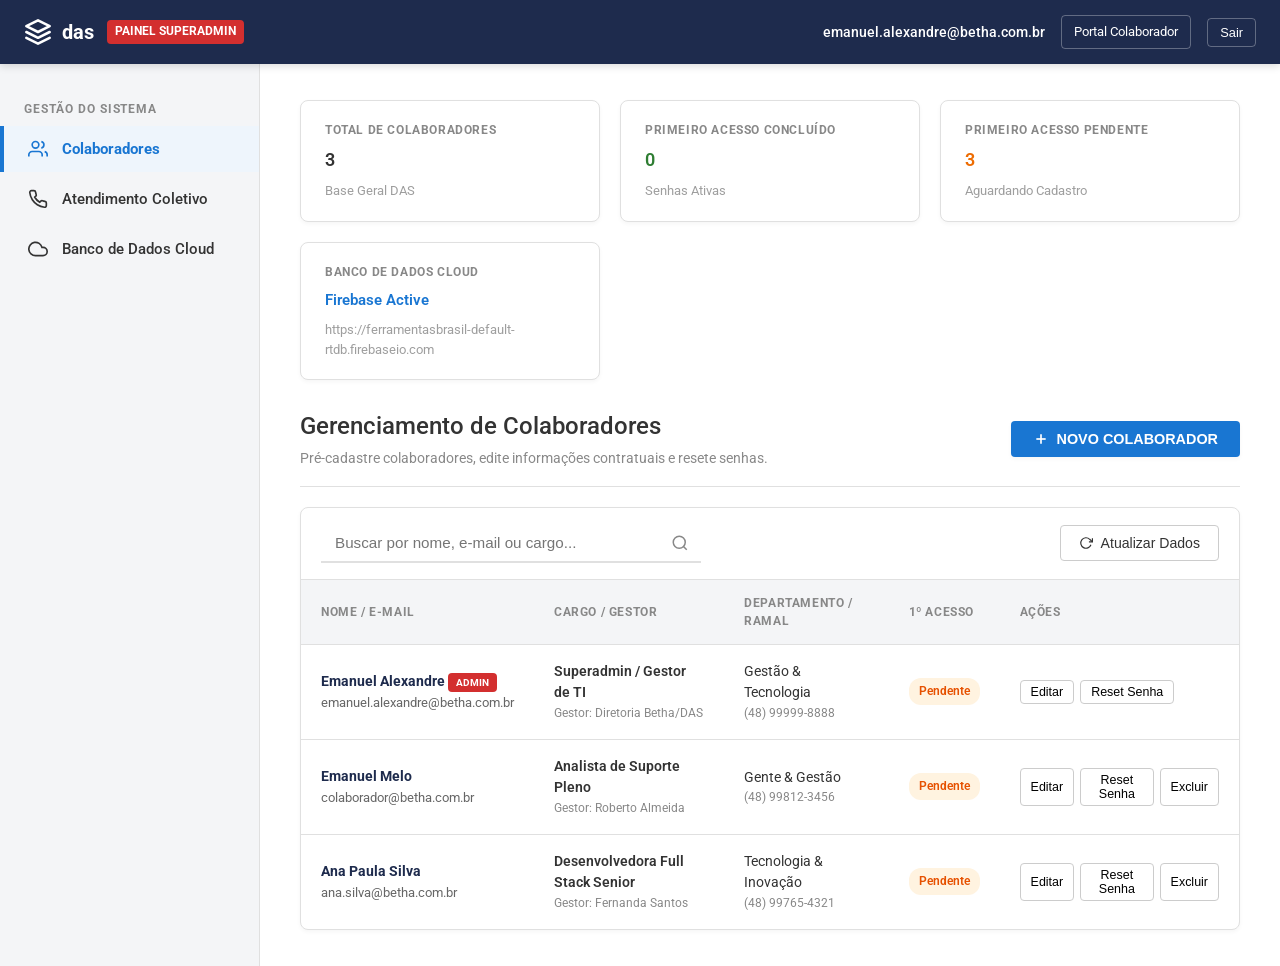
==== admin.html @ 5ca01a06 "feat: cria Portal Administrador Superadmin (admin.html) com CRUD e sincronizacao Firebase Cloud DB" ====
<!DOCTYPE html>
<html lang="pt-BR">
<head>
  <meta charset="UTF-8" />
  <meta name="viewport" content="width=device-width, initial-scale=1.0" />
  <meta http-equiv="Cache-Control" content="no-cache, no-store, must-revalidate" />
  <title>DAS · Painel Administrador (Superadmin)</title>

  <!-- Google Fonts: Roboto / Inter -->
  <link rel="preconnect" href="https://fonts.googleapis.com" />
  <link rel="preconnect" href="https://fonts.gstatic.com" crossorigin />
  <link href="https://fonts.googleapis.com/css2?family=Roboto:wght@300;400;500;700;900&display=swap" rel="stylesheet" />

  <!-- Estilos Corporativos DAS -->
  <link rel="stylesheet" href="styles.css" />
  <style>
    /* Estilos Adicionais do Painel Admin */
    .admin-badge {
      background: #d32f2f;
      color: #ffffff;
      padding: 3px 8px;
      border-radius: 4px;
      font-size: 0.72rem;
      font-weight: 700;
      text-transform: uppercase;
    }
    .status-pill {
      display: inline-flex;
      align-items: center;
      gap: 6px;
      padding: 4px 10px;
      border-radius: 12px;
      font-size: 0.78rem;
      font-weight: 600;
    }
    .status-pill.concluido { background: #e8f5e9; color: #2e7d32; }
    .status-pill.pendente { background: #fff3e0; color: #e65100; }

    .modal-overlay {
      position: fixed;
      top: 0; left: 0; right: 0; bottom: 0;
      background: rgba(0,0,0,0.5);
      display: flex;
      align-items: center;
      justify-content: center;
      z-index: 2000;
      opacity: 0;
      pointer-events: none;
      transition: opacity 0.2s ease;
    }
    .modal-overlay.active {
      opacity: 1;
      pointer-events: auto;
    }
    .modal-card {
      background: #ffffff;
      width: 100%;
      max-width: 540px;
      border-radius: 8px;
      padding: 28px;
      box-shadow: 0 10px 30px rgba(0,0,0,0.2);
      display: flex;
      flex-direction: column;
      gap: 18px;
    }
    .action-btn-sm {
      background: transparent;
      border: 1px solid #ccc;
      padding: 4px 10px;
      border-radius: 4px;
      font-size: 0.78rem;
      cursor: pointer;
      transition: all 0.15s ease;
    }
    .action-btn-sm:hover {
      background: #eef5fc;
      border-color: #1976d2;
      color: #1976d2;
    }
    .action-btn-sm.danger:hover {
      background: #ffebee;
      border-color: #d32f2f;
      color: #d32f2f;
    }
  </style>
</head>
<body>

  <!-- ==========================================================================
       HEADER SUPERADMIN (NAVBAR - AZUL MARINHO #1e2b4d)
       ========================================================================== -->
  <header class="app-header">
    <div class="brand-container">
      <a href="index.html" class="betha-logo">
        <svg viewBox="0 0 24 24" fill="none" stroke="#ffffff" stroke-width="2.2" stroke-linecap="round" stroke-linejoin="round">
          <polygon points="12 2 2 7 12 12 22 7 12 2"></polygon>
          <polyline points="2 17 12 22 22 17"></polyline>
          <polyline points="2 12 12 17 22 12"></polyline>
        </svg>
        <span>das</span>
      </a>
      <span class="admin-badge">Painel Superadmin</span>
    </div>

    <div class="header-user-info">
      <span style="font-size: 0.85rem; color: #ffffff; font-weight: 500;">emanuel.alexandre@betha.com.br</span>
      <a href="index.html" class="btn-header-logout" style="text-decoration:none;">Portal Colaborador</a>
      <button id="btnAdminLogout" class="btn-header-logout">Sair</button>
    </div>
  </header>

  <div class="app-container">

    <!-- SIDEBAR ADMIN -->
    <aside class="sidebar">
      <div class="sidebar-section-title">Gestão do Sistema</div>
      <ul class="sidebar-menu">
        <li class="sidebar-item active" id="tabColaboradoresBtn">
          <a href="#" onclick="switchAdminTab('colaboradores'); return false;">
            <svg viewBox="0 0 24 24" fill="none" stroke="currentColor"><path d="M17 21v-2a4 4 0 0 0-4-4H5a4 4 0 0 0-4 4v2"/><circle cx="9" cy="7" r="4"/><path d="M23 21v-2a4 4 0 0 0-3-3.9M16 3.1a4 4 0 0 1 0 7.8"/></svg>
            <span>Colaboradores</span>
          </a>
        </li>
        <li class="sidebar-item" id="tabNumerosBtn">
          <a href="#" onclick="switchAdminTab('numeros'); return false;">
            <svg viewBox="0 0 24 24" fill="none" stroke="currentColor"><path d="M22 16.92v3a2 2 0 0 1-2.18 2 19.79 19.79 0 0 1-8.63-3.07 19.5 19.5 0 0 1-6-6 19.79 19.79 0 0 1-3.07-8.67A2 2 0 0 1 4.11 2h3a2 2 0 0 1 2 1.72 12.84 12.84 0 0 0 .7 2.81 2 2 0 0 1-.45 2.11L8.09 9.91a16 16 0 0 0 6 6l1.27-1.27a2 2 0 0 1 2.11-.45 12.84 12.84 0 0 0 2.81.7A2 2 0 0 1 22 16.92z"/></svg>
            <span>Atendimento Coletivo</span>
          </a>
        </li>
        <li class="sidebar-item" id="tabFirebaseBtn">
          <a href="#" onclick="switchAdminTab('firebase'); return false;">
            <svg viewBox="0 0 24 24" fill="none" stroke="currentColor"><path d="M18 10h-1.26A8 8 0 1 0 9 20h9a5 5 0 0 0 0-10z"/></svg>
            <span>Banco de Dados Cloud</span>
          </a>
        </li>
      </ul>
    </aside>

    <!-- CONTEÚDO PRINCIPAL ADMIN -->
    <main class="main-content">

      <!-- CARDS DE MÉTRICAS -->
      <div class="profile-card-grid">
        <div class="info-card">
          <div class="info-card-label">Total de Colaboradores</div>
          <div class="info-card-value" id="metricTotalColaboradores">0</div>
          <div class="info-card-sub">Base Geral DAS</div>
        </div>

        <div class="info-card">
          <div class="info-card-label">Primeiro Acesso Concluído</div>
          <div class="info-card-value" style="color: #2e7d32;" id="metricAcessosConcluidos">0</div>
          <div class="info-card-sub">Senhas Ativas</div>
        </div>

        <div class="info-card">
          <div class="info-card-label">Primeiro Acesso Pendente</div>
          <div class="info-card-value" style="color: #ed6c02;" id="metricAcessosPendentes">0</div>
          <div class="info-card-sub">Aguardando Cadastro</div>
        </div>

        <div class="info-card">
          <div class="info-card-label">Banco de Dados Cloud</div>
          <div class="info-card-value" style="font-size: 0.95rem; color: #1976d2;" id="metricFirebaseStatus">Firebase Active</div>
          <div class="info-card-sub" id="metricFirebaseUrlSub">Sincronizado</div>
        </div>
      </div>

      <!-- ABA 1: TABELA DE COLABORADORES -->
      <section id="adminSecColaboradores" style="display: flex; flex-direction: column; gap: 20px;">
        <div class="page-title-row">
          <div>
            <h1 class="page-title">Gerenciamento de Colaboradores</h1>
            <p class="page-subtitle">Pré-cadastre colaboradores, edite informações contratuais e resete senhas.</p>
          </div>
          <button class="btn-primary" onclick="openModalNovoColaborador()">
            <svg width="16" height="16" viewBox="0 0 24 24" fill="none" stroke="currentColor" stroke-width="2.5"><line x1="12" y1="5" x2="12" y2="19"/><line x1="5" y1="12" x2="19" y2="12"/></svg>
            NOVO COLABORADOR
          </button>
        </div>

        <div class="numbers-table-card">
          <div style="padding: 16px 20px; border-bottom: 1px solid #e0e0e0; display: flex; align-items: center; justify-content: space-between; flex-wrap: wrap; gap: 12px;">
            <div class="search-box-container" style="max-width: 380px;">
              <input type="text" id="adminSearchInput" class="search-input" placeholder="Buscar por nome, e-mail ou cargo..." />
              <svg class="search-icon" width="18" height="18" viewBox="0 0 24 24" fill="none" stroke="currentColor" stroke-width="2"><circle cx="11" cy="11" r="8"/><line x1="21" y1="21" x2="16.65" y2="16.65"/></svg>
            </div>
            <button class="btn-outline" onclick="carregarTabelaColaboradores()">
              <svg width="14" height="14" viewBox="0 0 24 24" fill="none" stroke="currentColor" stroke-width="2"><polyline points="23 4 23 10 17 10"/><path d="M20.49 15a9 9 0 1 1-2.12-9.36L23 10"/></svg>
              Atualizar Dados
            </button>
          </div>

          <table class="numbers-table">
            <thead>
              <tr>
                <th>NOME / E-MAIL</th>
                <th>CARGO / GESTOR</th>
                <th>DEPARTAMENTO / RAMAL</th>
                <th>1º ACESSO</th>
                <th>AÇÕES</th>
              </tr>
            </thead>
            <tbody id="tblAdminColaboradoresBody">
              <!-- Renderizado dinamicamente -->
            </tbody>
          </table>
        </div>
      </section>

      <!-- ABA 2: NÚMEROS DE ATENDIMENTO COLETIVO -->
      <section id="adminSecNumeros" style="display: none; flex-direction: column; gap: 20px;">
        <div class="page-title-row">
          <div>
            <h1 class="page-title">Atendimento Coletivo DAS</h1>
            <p class="page-subtitle">Configure os canais de suporte gerais acessíveis a todos os colaboradores.</p>
          </div>
          <button class="btn-primary" onclick="openModalNovoNumero()">
            + NOVO CANAL
          </button>
        </div>

        <div class="numbers-table-card">
          <table class="numbers-table">
            <thead>
              <tr>
                <th>SETOR / SOLUÇÃO DAS</th>
                <th>TELEFONE</th>
                <th>RAMAL</th>
                <th>HORÁRIO</th>
                <th>AÇÕES</th>
              </tr>
            </thead>
            <tbody id="tblAdminNumerosBody">
              <!-- Renderizado dinamicamente -->
            </tbody>
          </table>
        </div>
      </section>

      <!-- ABA 3: CONFIGURAÇÃO FIREBASE -->
      <section id="adminSecFirebase" style="display: none; flex-direction: column; gap: 20px;">
        <div class="page-title-row">
          <div>
            <h1 class="page-title">Configuração do Firebase Realtime DB</h1>
            <p class="page-subtitle">Conecte o portal ao seu projeto Firebase para sincronização em tempo real.</p>
          </div>
        </div>

        <div style="background:#ffffff; border:1px solid #e0e0e0; border-radius:8px; padding:28px; max-width:650px;">
          <div class="form-group">
            <label class="form-label" for="inputFirebaseUrl">URL do Firebase Realtime Database</label>
            <input type="text" id="inputFirebaseUrl" class="form-control" placeholder="https://seu-projeto-default-rtdb.firebaseio.com" />
            <div style="font-size:0.8rem; color:#666; margin-top:6px;">
              Insira a URL raiz do seu Realtime Database do Firebase. Todas as gravações de colaboradores e senhas serão sincronizadas instantaneamente nesta URL.
            </div>
          </div>

          <button type="button" id="btnSalvarFirebaseUrl" class="btn-primary" style="margin-top:10px;">
            SALVAR & TESTAR CONEXÃO FIREBASE
          </button>
        </div>
      </section>

    </main>
  </div>

  <!-- MODAL: NOVO / EDITAR COLABORADOR -->
  <div class="modal-overlay" id="modalColaborador">
    <div class="modal-card">
      <div style="display:flex; justify-content:space-between; align-items:center; border-bottom:1px solid #e0e0e0; padding-bottom:12px;">
        <h3 style="font-size:1.1rem; font-weight:700; color:#1e2b4d;" id="modalColaboradorTitle">Novo Colaborador DAS</h3>
        <button onclick="closeModalColaborador()" style="background:none; border:none; font-size:1.2rem; cursor:pointer;">&times;</button>
      </div>

      <form id="formColaborador" style="display:flex; flex-direction:column; gap:14px;">
        <input type="hidden" id="editEmpId" />

        <div class="form-group">
          <label class="form-label">E-mail Corporativo</label>
          <input type="email" id="modalEmail" class="form-control" placeholder="colaborador@betha.com.br" required />
        </div>

        <div class="form-group">
          <label class="form-label">Nome Completo</label>
          <input type="text" id="modalNome" class="form-control" placeholder="ex: Emanuel Melo" required />
        </div>

        <div style="display:grid; grid-template-columns:1fr 1fr; gap:12px;">
          <div class="form-group">
            <label class="form-label">Cargo</label>
            <input type="text" id="modalCargo" class="form-control" placeholder="ex: Analista de Suporte" required />
          </div>
          <div class="form-group">
            <label class="form-label">Gestor Direto</label>
            <input type="text" id="modalGestor" class="form-control" placeholder="ex: Roberto Almeida" />
          </div>
        </div>

        <div style="display:grid; grid-template-columns:1fr 1fr; gap:12px;">
          <div class="form-group">
            <label class="form-label">Departamento</label>
            <input type="text" id="modalDepartamento" class="form-control" placeholder="ex: Gente & Gestão" />
          </div>
          <div class="form-group">
            <label class="form-label">Telefone / Contato</label>
            <input type="text" id="modalTelefone" class="form-control" placeholder="(48) 99812-3456" />
          </div>
        </div>

        <div style="display:flex; justify-content:flex-end; gap:10px; margin-top:10px;">
          <button type="button" class="btn-outline" onclick="closeModalColaborador()">Cancelar</button>
          <button type="submit" class="btn-primary">SALVAR COLABORADOR</button>
        </div>
      </form>
    </div>
  </div>

  <!-- MODAL: NOVO NÚMERO GLOBAL -->
  <div class="modal-overlay" id="modalNumero">
    <div class="modal-card">
      <div style="display:flex; justify-content:space-between; align-items:center; border-bottom:1px solid #e0e0e0; padding-bottom:12px;">
        <h3 style="font-size:1.1rem; font-weight:700; color:#1e2b4d;">Novo Canal de Atendimento</h3>
        <button onclick="closeModalNumero()" style="background:none; border:none; font-size:1.2rem; cursor:pointer;">&times;</button>
      </div>

      <form id="formNumero" style="display:flex; flex-direction:column; gap:14px;">
        <div class="form-group">
          <label class="form-label">Setor / Serviço DAS</label>
          <input type="text" id="numSetor" class="form-control" placeholder="ex: Service Desk TI" required />
        </div>
        <div style="display:grid; grid-template-columns:1fr 1fr; gap:12px;">
          <div class="form-group">
            <label class="form-label">Telefone</label>
            <input type="text" id="numTelefone" class="form-control" placeholder="(48) 3431-8800" required />
          </div>
          <div class="form-group">
            <label class="form-label">Ramal</label>
            <input type="text" id="numRamal" class="form-control" placeholder="100" required />
          </div>
        </div>
        <div class="form-group">
          <label class="form-label">Horário de Funcionamento</label>
          <input type="text" id="numHorario" class="form-control" placeholder="08:00 - 18:00 ou 24h Plantão" />
        </div>

        <div style="display:flex; justify-content:flex-end; gap:10px; margin-top:10px;">
          <button type="button" class="btn-outline" onclick="closeModalNumero()">Cancelar</button>
          <button type="submit" class="btn-primary">CADASTRAR CANAL</button>
        </div>
      </form>
    </div>
  </div>

  <!-- SCRIPTS -->
  <script src="db.js"></script>
  <script>
    // Controlador do Painel Administrador (admin.html)
    document.addEventListener('DOMContentLoaded', () => {
      // Verificar se a sessão é de superadmin ou redirecionar
      const user = window.bethaDB.getSession();
      if (!user || user.email.toLowerCase() !== 'emanuel.alexandre@betha.com.br') {
        // Se ainda não logou no Primeiro Acesso como Superadmin, permite carregar se tiver o e-mail preenchido ou solicita autenticação
      }

      carregarMétricas();
      carregarTabelaColaboradores();
      carregarTabelaNumeros();

      const fbInput = document.getElementById('inputFirebaseUrl');
      if (fbInput) fbInput.value = window.bethaDB.getFirebaseDbUrl();

      document.getElementById('btnSalvarFirebaseUrl').addEventListener('click', () => {
        const url = document.getElementById('inputFirebaseUrl').value;
        window.bethaDB.setFirebaseDbUrl(url);
        alert('URL do Firebase atualizada com sucesso!');
        carregarMétricas();
      });

      document.getElementById('btnAdminLogout').addEventListener('click', () => {
        window.bethaDB.clearSession();
        window.location.href = 'index.html';
      });

      // Submit do form de colaborador
      document.getElementById('formColaborador').addEventListener('submit', (e) => {
        e.preventDefault();
        const id = document.getElementById('editEmpId').value;
        const dados = {
          email: document.getElementById('modalEmail').value,
          nome: document.getElementById('modalNome').value,
          cargo: document.getElementById('modalCargo').value,
          gestor: document.getElementById('modalGestor').value,
          departamento: document.getElementById('modalDepartamento').value,
          telefone: document.getElementById('modalTelefone').value
        };

        try {
          if (id) {
            window.bethaDB.adminEditarColaborador(id, dados);
          } else {
            window.bethaDB.adminCriarColaborador(dados);
          }
          closeModalColaborador();
          carregarTabelaColaboradores();
          carregarMétricas();
        } catch (err) {
          alert(err.message);
        }
      });

      // Submit do form de número
      document.getElementById('formNumero').addEventListener('submit', (e) => {
        e.preventDefault();
        window.bethaDB.adminAdicionarNumeroGlobal({
          setor: document.getElementById('numSetor').value,
          telefone: document.getElementById('numTelefone').value,
          ramal: document.getElementById('numRamal').value,
          horario: document.getElementById('numHorario').value
        });
        closeModalNumero();
        carregarTabelaNumeros();
      });

      // Busca na tabela admin
      document.getElementById('adminSearchInput').addEventListener('input', (e) => {
        const query = e.target.value.toLowerCase();
        const rows = document.querySelectorAll('#tblAdminColaboradoresBody tr');
        rows.forEach(r => {
          r.style.display = r.textContent.toLowerCase().includes(query) ? '' : 'none';
        });
      });
    });

    function carregarMétricas() {
      const emps = window.bethaDB.getAllLocalEmployees();
      const concluidos = emps.filter(e => e.primeiroAcessoConcluido).length;
      const pendentes = emps.length - concluidos;

      document.getElementById('metricTotalColaboradores').textContent = emps.length;
      document.getElementById('metricAcessosConcluidos').textContent = concluidos;
      document.getElementById('metricAcessosPendentes').textContent = pendentes;
      document.getElementById('metricFirebaseUrlSub').textContent = window.bethaDB.getFirebaseDbUrl();
    }

    function carregarTabelaColaboradores() {
      const tbody = document.getElementById('tblAdminColaboradoresBody');
      const emps = window.bethaDB.getAllLocalEmployees();

      tbody.innerHTML = emps.map(e => `
        <tr>
          <td>
            <div style="font-weight:700; color:#1e2b4d;">${e.nome} ${e.isSuperAdmin ? '<span class="admin-badge" style="font-size:0.65rem;">ADMIN</span>' : ''}</div>
            <div style="font-size:0.8rem; color:#666;">${e.email}</div>
          </td>
          <td>
            <div style="font-weight:600;">${e.cargo}</div>
            <div style="font-size:0.78rem; color:#888;">Gestor: ${e.gestor}</div>
          </td>
          <td>
            <div>${e.departamento}</div>
            <div style="font-size:0.78rem; color:#888;">${e.telefone || '--'}</div>
          </td>
          <td>
            <span class="status-pill ${e.primeiroAcessoConcluido ? 'concluido' : 'pendente'}">
              ${e.primeiroAcessoConcluido ? 'Concluído' : 'Pendente'}
            </span>
          </td>
          <td>
            <div style="display:flex; gap:6px;">
              <button class="action-btn-sm" onclick="editarColaborador('${e.id}')">Editar</button>
              <button class="action-btn-sm" onclick="resetarSenha('${e.id}')">Reset Senha</button>
              ${!e.isSuperAdmin ? `<button class="action-btn-sm danger" onclick="excluirColaborador('${e.id}')">Excluir</button>` : ''}
            </div>
          </td>
        </tr>
      `).join('');
    }

    function carregarTabelaNumeros() {
      const tbody = document.getElementById('tblAdminNumerosBody');
      const nums = window.bethaDB.getNumerosGlobais();

      tbody.innerHTML = nums.map(n => `
        <tr>
          <td style="font-weight:600; color:#1976d2;">${n.setor}</td>
          <td>${n.telefone}</td>
          <td><strong>${n.ramal}</strong></td>
          <td><span class="badge-horario">${n.horario}</span></td>
          <td>
            <button class="action-btn-sm danger" onclick="excluirNumero('${n.id}')">Excluir</button>
          </td>
        </tr>
      `).join('');
    }

    function switchAdminTab(tab) {
      document.getElementById('adminSecColaboradores').style.display = tab === 'colaboradores' ? 'flex' : 'none';
      document.getElementById('adminSecNumeros').style.display = tab === 'numeros' ? 'flex' : 'none';
      document.getElementById('adminSecFirebase').style.display = tab === 'firebase' ? 'flex' : 'none';

      document.getElementById('tabColaboradoresBtn').classList.toggle('active', tab === 'colaboradores');
      document.getElementById('tabNumerosBtn').classList.toggle('active', tab === 'numeros');
      document.getElementById('tabFirebaseBtn').classList.toggle('active', tab === 'firebase');
    }

    function openModalNovoColaborador() {
      document.getElementById('editEmpId').value = '';
      document.getElementById('modalColaboradorTitle').textContent = 'Novo Colaborador DAS';
      document.getElementById('formColaborador').reset();
      document.getElementById('modalColaborador').classList.add('active');
    }

    function closeModalColaborador() {
      document.getElementById('modalColaborador').classList.remove('active');
    }

    function editarColaborador(id) {
      const emps = window.bethaDB.getAllLocalEmployees();
      const emp = emps.find(e => e.id === id);
      if (!emp) return;

      document.getElementById('editEmpId').value = emp.id;
      document.getElementById('modalColaboradorTitle').textContent = 'Editar Colaborador: ' + emp.nome;
      document.getElementById('modalEmail').value = emp.email;
      document.getElementById('modalNome').value = emp.nome;
      document.getElementById('modalCargo').value = emp.cargo;
      document.getElementById('modalGestor').value = emp.gestor;
      document.getElementById('modalDepartamento').value = emp.departamento;
      document.getElementById('modalTelefone').value = emp.telefone || '';

      document.getElementById('modalColaborador').classList.add('active');
    }

    function resetarSenha(id) {
      if (confirm('Deseja resetar a senha deste colaborador? Ele precisará realizar o Primeiro Acesso novamente.')) {
        window.bethaDB.adminResetarSenha(id);
        carregarTabelaColaboradores();
        carregarMétricas();
        alert('Senha resetada com sucesso!');
      }
    }

    function excluirColaborador(id) {
      if (confirm('Tem certeza que deseja excluir este colaborador da base?')) {
        window.bethaDB.adminExcluirColaborador(id);
        carregarTabelaColaboradores();
        carregarMétricas();
      }
    }

    function openModalNovoNumero() {
      document.getElementById('formNumero').reset();
      document.getElementById('modalNumero').classList.add('active');
    }

    function closeModalNumero() {
      document.getElementById('modalNumero').classList.remove('active');
    }

    function excluirNumero(id) {
      if (confirm('Excluir este número de atendimento?')) {
        window.bethaDB.adminExcluirNumeroGlobal(id);
        carregarTabelaNumeros();
      }
    }
  </script>
</body>
</html>
---- styles.css ----
/* ==========================================================================
   Betha Sistemas — Portal Colaborador & Dashboard
   Design System conforme Engenharia Reversa Betha UI (Material Design / Clean)
   ========================================================================== */

:root {
  /* Paleta Corporativa Betha */
  --navbar-bg: #1e2b4d;
  --navbar-text: #ffffff;
  --sidebar-bg: #f4f5f7;
  --sidebar-border: #e0e0e0;
  --main-bg: #ffffff;
  
  /* Cores de Destaque / Ação */
  --primary: #1976d2;
  --primary-hover: #1565c0;
  --primary-light: #e3f2fd;
  
  /* Tipografia & Neutros */
  --text-main: #333333;
  --text-secondary: #888888;
  --text-muted: #9e9e9e;
  --border-color: #e0e0e0;
  --input-bg: #fafafa;
  
  /* Status & Medidor de Senha */
  --c-success: #2e7d32;
  --c-warning: #ed6c02;
  --c-danger: #d32f2f;
  
  /* Sombras & Efeitos */
  --shadow-sm: 0 2px 4px rgba(0,0,0,0.04);
  --shadow-md: 0 4px 12px rgba(0,0,0,0.08);
  --shadow-fab: 0 4px 10px rgba(25, 118, 210, 0.35);
  --radius-sm: 4px;
  --radius-md: 8px;
  --radius-lg: 12px;
  --transition: all 0.2s cubic-bezier(0.4, 0, 0.2, 1);
}

* {
  box-sizing: border-box;
  margin: 0;
  padding: 0;
}

body {
  font-family: 'Roboto', 'Inter', -apple-system, BlinkMacSystemFont, "Segoe UI", sans-serif;
  background-color: var(--sidebar-bg);
  color: var(--text-main);
  min-height: 100vh;
  display: flex;
  flex-direction: column;
  line-height: 1.5;
  -webkit-font-smoothing: antialiased;
}

/* ==========================================================================
   1. Header Bar (App Bar) — Azul Marinho Escuro (#1e2b4d)
   ========================================================================== */
.app-header {
  width: 100%;
  height: 64px;
  background-color: var(--navbar-bg);
  color: var(--navbar-text);
  display: flex;
  align-items: center;
  justify-content: space-between;
  padding: 0 24px;
  position: sticky;
  top: 0;
  z-index: 100;
  box-shadow: 0 2px 8px rgba(0,0,0,0.15);
}

.brand-container {
  display: flex;
  align-items: center;
  gap: 14px;
}

.betha-logo {
  display: flex;
  align-items: center;
  gap: 10px;
  font-weight: 700;
  font-size: 1.25rem;
  color: var(--navbar-text);
  text-decoration: none;
  letter-spacing: -0.01em;
}

.betha-logo svg {
  width: 28px;
  height: 28px;
}

.brand-badge {
  background: rgba(255, 255, 255, 0.15);
  color: #e0e0e0;
  padding: 3px 8px;
  border-radius: var(--radius-sm);
  font-size: 0.72rem;
  font-weight: 500;
  text-transform: uppercase;
  letter-spacing: 0.05em;
}

.header-user-info {
  display: flex;
  align-items: center;
  gap: 16px;
}

.user-profile-badge {
  display: flex;
  align-items: center;
  gap: 10px;
  font-size: 0.88rem;
  background: rgba(255, 255, 255, 0.08);
  padding: 6px 14px;
  border-radius: 20px;
  border: 1px solid rgba(255, 255, 255, 0.12);
}

.avatar-circle {
  width: 32px;
  height: 32px;
  border-radius: 50%;
  background: var(--primary);
  color: #ffffff;
  display: flex;
  align-items: center;
  justify-content: center;
  font-weight: 700;
  font-size: 0.85rem;
}

.btn-header-logout {
  background: transparent;
  border: 1px solid rgba(255, 255, 255, 0.3);
  color: #ffffff;
  padding: 6px 12px;
  border-radius: var(--radius-sm);
  font-size: 0.8rem;
  cursor: pointer;
  transition: var(--transition);
  display: flex;
  align-items: center;
  gap: 6px;
}

.btn-header-logout:hover {
  background: rgba(255, 255, 255, 0.15);
  border-color: #ffffff;
}

/* ==========================================================================
   2. Container Principal (Sidebar + Main Content)
   ========================================================================== */
.app-container {
  display: flex;
  flex: 1;
  min-height: calc(100vh - 64px);
}

/* Sidebar Menu (Esquerda) */
.sidebar {
  width: 260px;
  background-color: var(--sidebar-bg);
  border-right: 1px solid var(--sidebar-border);
  display: flex;
  flex-direction: column;
  padding: 20px 0;
  flex-shrink: 0;
}

.sidebar-menu {
  list-style: none;
  display: flex;
  flex-direction: column;
  gap: 4px;
}

.sidebar-item a {
  display: flex;
  align-items: center;
  gap: 14px;
  padding: 12px 24px;
  color: var(--text-main);
  text-decoration: none;
  font-size: 0.92rem;
  font-weight: 500;
  transition: var(--transition);
  border-left: 4px solid transparent;
}

.sidebar-item a:hover {
  background-color: rgba(25, 118, 210, 0.06);
  color: var(--primary);
}

.sidebar-item.active a {
  background-color: #eef5fc;
  color: var(--primary);
  border-left: 4px solid var(--primary);
  font-weight: 700;
}

.sidebar-item svg {
  width: 20px;
  height: 20px;
  stroke-width: 2;
  color: inherit;
}

.sidebar-section-title {
  font-size: 0.75rem;
  font-weight: 700;
  color: var(--text-secondary);
  text-transform: uppercase;
  letter-spacing: 0.08em;
  padding: 16px 24px 8px;
}

/* Main Content Area (Direita) */
.main-content {
  flex: 1;
  background-color: var(--main-bg);
  padding: 36px 40px;
  display: flex;
  flex-direction: column;
  gap: 28px;
  position: relative;
  overflow-y: auto;
}

.page-title-row {
  display: flex;
  align-items: center;
  justify-content: space-between;
  border-bottom: 1px solid var(--border-color);
  padding-bottom: 16px;
}

.page-title {
  font-size: 1.5rem; /* 24px */
  font-weight: 500;
  color: var(--text-main);
}

.page-subtitle {
  font-size: 0.9rem;
  color: var(--text-secondary);
  margin-top: 4px;
}

/* ==========================================================================
   3. Botões e Componentes de Ação
   ========================================================================== */

/* Botão Outline (Padrão Betha) */
.btn-outline {
  background: transparent;
  border: 1px solid #ccc;
  color: var(--text-main);
  padding: 9px 18px;
  border-radius: var(--radius-sm);
  font-size: 0.88rem;
  font-weight: 500;
  cursor: pointer;
  transition: var(--transition);
  display: inline-flex;
  align-items: center;
  gap: 8px;
}

.btn-outline:hover {
  border-color: var(--primary);
  color: var(--primary);
  background-color: rgba(25, 118, 210, 0.04);
}

/* Botão Primário (Solid Blue) */
.btn-primary {
  background-color: var(--primary);
  color: #ffffff;
  border: none;
  padding: 10px 22px;
  border-radius: var(--radius-sm);
  font-size: 0.9rem;
  font-weight: 600;
  cursor: pointer;
  transition: var(--transition);
  box-shadow: var(--shadow-sm);
  display: inline-flex;
  align-items: center;
  justify-content: center;
  gap: 8px;
}

.btn-primary:hover {
  background-color: var(--primary-hover);
  box-shadow: 0 4px 8px rgba(25, 118, 210, 0.25);
}

.btn-primary:disabled {
  background-color: #bdbdbd;
  cursor: not-allowed;
  box-shadow: none;
}

/* Floating Action Button (FAB - Canto inferior direito) */
.fab-btn {
  position: fixed;
  bottom: 28px;
  right: 28px;
  width: 56px;
  height: 56px;
  border-radius: 50%;
  background-color: var(--primary);
  color: #ffffff;
  border: none;
  cursor: pointer;
  box-shadow: var(--shadow-fab);
  display: flex;
  align-items: center;
  justify-content: center;
  transition: transform 0.2s ease, background-color 0.2s ease;
  z-index: 90;
}

.fab-btn:hover {
  transform: scale(1.08);
  background-color: var(--primary-hover);
}

.fab-btn svg {
  width: 26px;
  height: 26px;
}

/* ==========================================================================
   4. Formulários, Inputs & Labels Maiúsculos
   ========================================================================== */
.form-group {
  display: flex;
  flex-direction: column;
  gap: 6px;
  margin-bottom: 20px;
}

.form-label {
  font-size: 0.75rem; /* 12px */
  font-weight: 700;
  color: var(--text-secondary);
  text-transform: uppercase;
  letter-spacing: 0.05em;
}

.form-control {
  width: 100%;
  padding: 12px 14px;
  border: 1px solid var(--border-color);
  border-radius: var(--radius-sm);
  font-size: 0.95rem;
  font-family: inherit;
  background-color: var(--input-bg);
  color: var(--text-main);
  outline: none;
  transition: var(--transition);
}

.form-control:focus {
  border-color: var(--primary);
  background-color: #ffffff;
  box-shadow: 0 0 0 3px rgba(25, 118, 210, 0.12);
}

/* Campo de Busca Betha (Underline Clean) */
.search-box-container {
  position: relative;
  width: 100%;
  max-width: 450px;
}

.search-input {
  width: 100%;
  padding: 10px 40px 10px 14px;
  border: none;
  border-bottom: 2px solid var(--border-color);
  background: transparent;
  font-size: 0.95rem;
  outline: none;
  transition: var(--transition);
}

.search-input:focus {
  border-bottom-color: var(--primary);
}

.search-icon {
  position: absolute;
  right: 12px;
  top: 50%;
  transform: translateY(-50%);
  color: var(--text-secondary);
  pointer-events: none;
}

/* ==========================================================================
   5. Card de Primeiro Acesso (Etapa 1) — Wizard de Passos
   ========================================================================== */
.first-access-wrapper {
  max-width: 620px;
  margin: 20px auto 40px;
  width: 100%;
}

.first-access-card {
  background: #ffffff;
  border: 1px solid var(--border-color);
  border-radius: var(--radius-lg);
  box-shadow: var(--shadow-md);
  padding: 36px 32px;
  display: flex;
  flex-direction: column;
  gap: 24px;
}

/* Progress Step Wizard Indicator */
.steps-indicator {
  display: flex;
  align-items: center;
  justify-content: space-between;
  position: relative;
  margin-bottom: 12px;
}

.steps-indicator::before {
  content: '';
  position: absolute;
  top: 18px;
  left: 30px;
  right: 30px;
  height: 2px;
  background-color: var(--border-color);
  z-index: 1;
}

.step-item {
  display: flex;
  flex-direction: column;
  align-items: center;
  gap: 6px;
  z-index: 2;
  position: relative;
}

.step-number {
  width: 36px;
  height: 36px;
  border-radius: 50%;
  background-color: #ffffff;
  border: 2px solid var(--border-color);
  color: var(--text-secondary);
  display: flex;
  align-items: center;
  justify-content: center;
  font-weight: 700;
  font-size: 0.9rem;
  transition: var(--transition);
}

.step-item.active .step-number {
  border-color: var(--primary);
  background-color: var(--primary);
  color: #ffffff;
}

.step-item.completed .step-number {
  border-color: var(--c-success);
  background-color: var(--c-success);
  color: #ffffff;
}

.step-label {
  font-size: 0.72rem;
  font-weight: 600;
  color: var(--text-secondary);
  text-transform: uppercase;
  letter-spacing: 0.04em;
}

.step-item.active .step-label {
  color: var(--primary);
}

/* Medidor de Força de Senha */
.password-strength-container {
  margin-top: 8px;
  display: flex;
  flex-direction: column;
  gap: 4px;
}

.strength-bar-track {
  width: 100%;
  height: 6px;
  background-color: #e0e0e0;
  border-radius: 3px;
  overflow: hidden;
}

.strength-bar-fill {
  height: 100%;
  width: 0%;
  transition: width 0.3s ease, background-color 0.3s ease;
}

.strength-text {
  font-size: 0.75rem;
  font-weight: 600;
  color: var(--text-secondary);
}

/* Dica de OTP de teste */
.otp-demo-hint {
  background: var(--primary-light);
  border: 1px solid rgba(25, 118, 210, 0.2);
  padding: 12px 16px;
  border-radius: var(--radius-sm);
  font-size: 0.85rem;
  color: var(--primary-hover);
  display: flex;
  align-items: center;
  gap: 10px;
}

/* ==========================================================================
   6. Painel de Dados Individualizados do Colaborador
   ========================================================================== */
.profile-card-grid {
  display: grid;
  grid-template-columns: repeat(auto-fit, minmax(280px, 1fr));
  gap: 20px;
}

.info-card {
  background: #ffffff;
  border: 1px solid var(--border-color);
  border-radius: var(--radius-md);
  padding: 20px 24px;
  box-shadow: var(--shadow-sm);
  display: flex;
  flex-direction: column;
  gap: 8px;
}

.info-card-label {
  font-size: 0.75rem;
  font-weight: 700;
  color: var(--text-secondary);
  text-transform: uppercase;
  letter-spacing: 0.05em;
}

.info-card-value {
  font-size: 1.1rem;
  font-weight: 600;
  color: var(--text-main);
}

.info-card-sub {
  font-size: 0.82rem;
  color: var(--text-muted);
}

/* Tabela / Lista de Números de Atendimento */
.numbers-table-card {
  background: #ffffff;
  border: 1px solid var(--border-color);
  border-radius: var(--radius-md);
  box-shadow: var(--shadow-sm);
  overflow: hidden;
}

.numbers-table {
  width: 100%;
  border-collapse: collapse;
  text-align: left;
}

.numbers-table th {
  background-color: var(--sidebar-bg);
  font-size: 0.75rem;
  font-weight: 700;
  color: var(--text-secondary);
  text-transform: uppercase;
  letter-spacing: 0.05em;
  padding: 14px 20px;
  border-bottom: 1px solid var(--border-color);
}

.numbers-table td {
  padding: 16px 20px;
  border-bottom: 1px solid var(--border-color);
  font-size: 0.9rem;
}

.numbers-table tr:last-child td {
  border-bottom: none;
}

.badge-horario {
  background: #eef5fc;
  color: var(--primary);
  padding: 4px 8px;
  border-radius: var(--radius-sm);
  font-size: 0.78rem;
  font-weight: 500;
}

/* State Vazio (Empty State) */
.empty-state {
  text-align: center;
  padding: 48px 20px;
  color: var(--text-secondary);
}

.empty-state svg {
  width: 56px;
  height: 56px;
  stroke: var(--text-muted);
  margin-bottom: 12px;
}

.empty-state-title {
  font-size: 1.1rem;
  font-weight: 500;
  color: var(--text-main);
  margin-bottom: 4px;
}

.empty-state-text {
  font-size: 0.88rem;
  color: var(--text-secondary);
}

/* Toast Notifications */
.toast-notification {
  position: fixed;
  bottom: 24px;
  left: 50%;
  transform: translateX(-50%) translateY(100px);
  background: #2e3b52;
  color: #ffffff;
  padding: 12px 24px;
  border-radius: 30px;
  font-size: 0.88rem;
  box-shadow: 0 6px 16px rgba(0,0,0,0.2);
  transition: transform 0.3s cubic-bezier(0.175, 0.885, 0.32, 1.275);
  z-index: 1000;
  display: flex;
  align-items: center;
  gap: 10px;
}

.toast-notification.show {
  transform: translateX(-50%) translateY(0);
}

/* Responsividade */
@media (max-width: 768px) {
  .app-container {
    flex-direction: column;
  }
  .sidebar {
    width: 100%;
    border-right: none;
    border-bottom: 1px solid var(--border-color);
  }
  .main-content {
    padding: 20px 16px;
  }
  .first-access-card {
    padding: 24px 18px;
  }
}
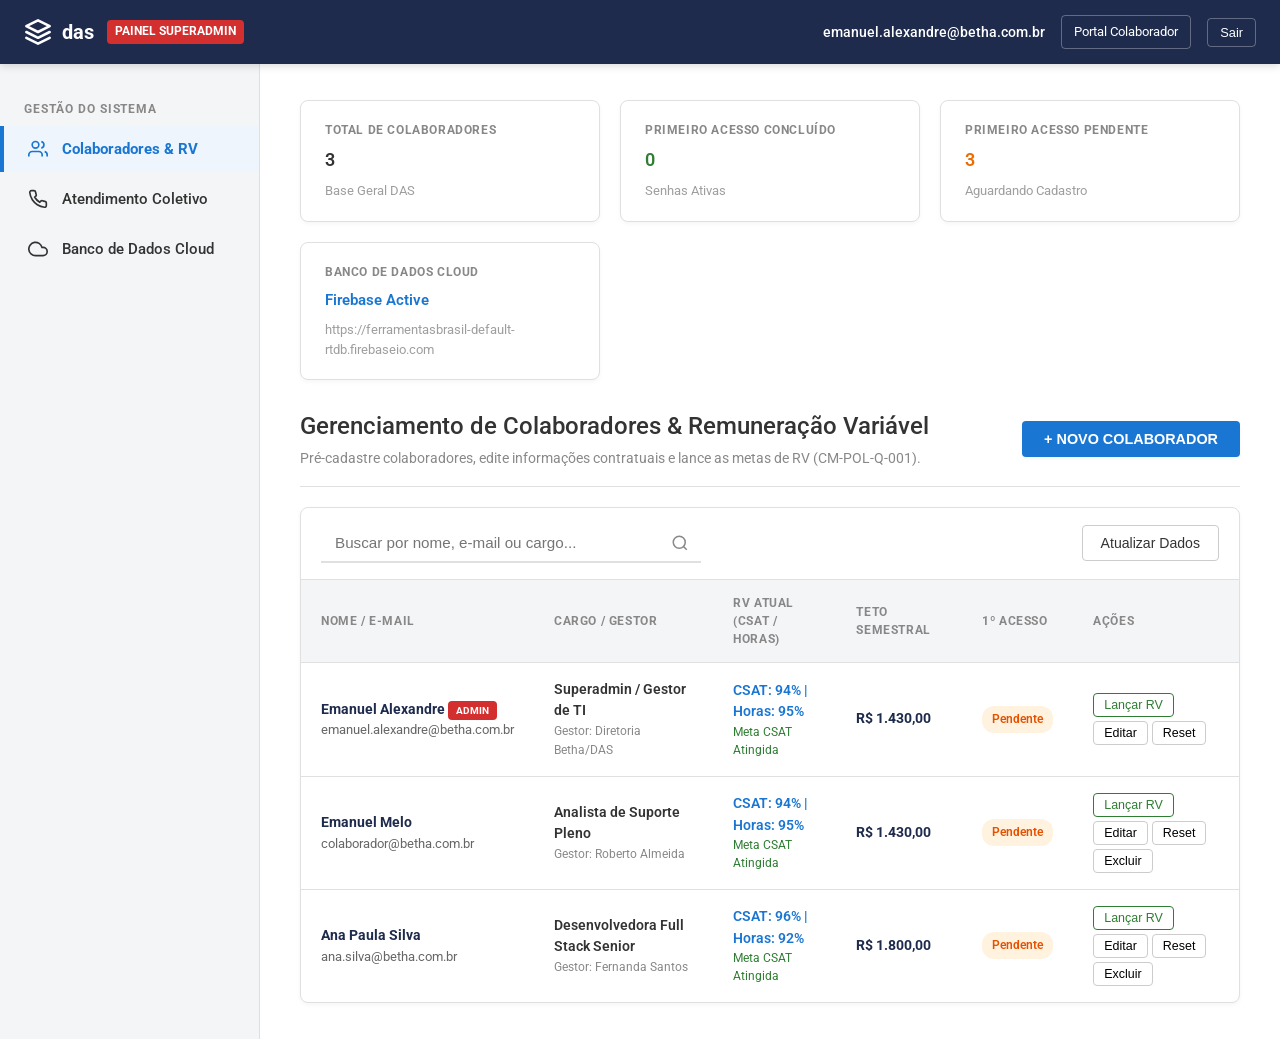
==== commit bd2c5ddf: "feat: adiciona modulo completo de Remuneracao Variavel (RV CM-POL-Q-001) no portal e painel admin" ====
--- a/admin.html
+++ b/admin.html
@@ -14,7 +14,6 @@
   <!-- Estilos Corporativos DAS -->
   <link rel="stylesheet" href="styles.css" />
   <style>
-    /* Estilos Adicionais do Painel Admin */
     .admin-badge {
       background: #d32f2f;
       color: #ffffff;
@@ -76,6 +75,13 @@
       background: #eef5fc;
       border-color: #1976d2;
       color: #1976d2;
+    }
+    .action-btn-sm.rv {
+      border-color: #2e7d32;
+      color: #2e7d32;
+    }
+    .action-btn-sm.rv:hover {
+      background: #e8f5e9;
     }
     .action-btn-sm.danger:hover {
       background: #ffebee;
@@ -118,7 +124,7 @@
         <li class="sidebar-item active" id="tabColaboradoresBtn">
           <a href="#" onclick="switchAdminTab('colaboradores'); return false;">
             <svg viewBox="0 0 24 24" fill="none" stroke="currentColor"><path d="M17 21v-2a4 4 0 0 0-4-4H5a4 4 0 0 0-4 4v2"/><circle cx="9" cy="7" r="4"/><path d="M23 21v-2a4 4 0 0 0-3-3.9M16 3.1a4 4 0 0 1 0 7.8"/></svg>
-            <span>Colaboradores</span>
+            <span>Colaboradores & RV</span>
           </a>
         </li>
         <li class="sidebar-item" id="tabNumerosBtn">
@@ -166,16 +172,15 @@
         </div>
       </div>
 
-      <!-- ABA 1: TABELA DE COLABORADORES -->
+      <!-- ABA 1: TABELA DE COLABORADORES & LANÇAMENTO DE RV -->
       <section id="adminSecColaboradores" style="display: flex; flex-direction: column; gap: 20px;">
         <div class="page-title-row">
           <div>
-            <h1 class="page-title">Gerenciamento de Colaboradores</h1>
-            <p class="page-subtitle">Pré-cadastre colaboradores, edite informações contratuais e resete senhas.</p>
+            <h1 class="page-title">Gerenciamento de Colaboradores & Remuneração Variável</h1>
+            <p class="page-subtitle">Pré-cadastre colaboradores, edite informações contratuais e lance as metas de RV (CM-POL-Q-001).</p>
           </div>
           <button class="btn-primary" onclick="openModalNovoColaborador()">
-            <svg width="16" height="16" viewBox="0 0 24 24" fill="none" stroke="currentColor" stroke-width="2.5"><line x1="12" y1="5" x2="12" y2="19"/><line x1="5" y1="12" x2="19" y2="12"/></svg>
-            NOVO COLABORADOR
+            + NOVO COLABORADOR
           </button>
         </div>
 
@@ -186,7 +191,6 @@
               <svg class="search-icon" width="18" height="18" viewBox="0 0 24 24" fill="none" stroke="currentColor" stroke-width="2"><circle cx="11" cy="11" r="8"/><line x1="21" y1="21" x2="16.65" y2="16.65"/></svg>
             </div>
             <button class="btn-outline" onclick="carregarTabelaColaboradores()">
-              <svg width="14" height="14" viewBox="0 0 24 24" fill="none" stroke="currentColor" stroke-width="2"><polyline points="23 4 23 10 17 10"/><path d="M20.49 15a9 9 0 1 1-2.12-9.36L23 10"/></svg>
               Atualizar Dados
             </button>
           </div>
@@ -196,7 +200,8 @@
               <tr>
                 <th>NOME / E-MAIL</th>
                 <th>CARGO / GESTOR</th>
-                <th>DEPARTAMENTO / RAMAL</th>
+                <th>RV ATUAL (CSAT / HORAS)</th>
+                <th>TETO SEMESTRAL</th>
                 <th>1º ACESSO</th>
                 <th>AÇÕES</th>
               </tr>
@@ -252,7 +257,7 @@
             <label class="form-label" for="inputFirebaseUrl">URL do Firebase Realtime Database</label>
             <input type="text" id="inputFirebaseUrl" class="form-control" placeholder="https://seu-projeto-default-rtdb.firebaseio.com" />
             <div style="font-size:0.8rem; color:#666; margin-top:6px;">
-              Insira a URL raiz do seu Realtime Database do Firebase. Todas as gravações de colaboradores e senhas serão sincronizadas instantaneamente nesta URL.
+              Insira a URL raiz do seu Realtime Database do Firebase. Todas as gravações de colaboradores, senhas e métricas de RV serão sincronizadas nesta URL.
             </div>
           </div>
 
@@ -263,6 +268,44 @@
       </section>
 
     </main>
+  </div>
+
+  <!-- MODAL: LANÇAMENTO DE REMUNERAÇÃO VARIÁVEL (RV CM-POL-Q-001) -->
+  <div class="modal-overlay" id="modalRv">
+    <div class="modal-card">
+      <div style="display:flex; justify-content:space-between; align-items:center; border-bottom:1px solid #e0e0e0; padding-bottom:12px;">
+        <h3 style="font-size:1.1rem; font-weight:700; color:#1e2b4d;" id="modalRvTitle">Lançamento de Remuneração Variável (RV)</h3>
+        <button onclick="closeModalRv()" style="background:none; border:none; font-size:1.2rem; cursor:pointer;">&times;</button>
+      </div>
+
+      <form id="formRv" style="display:flex; flex-direction:column; gap:14px;">
+        <input type="hidden" id="rvEmpId" />
+
+        <div style="background:#eef5fc; padding:12px; border-radius:6px; font-size:0.85rem; color:#1976d2; font-weight:500;">
+          Política CM-POL-Q-001 · Atualize os percentuais de atingimento mensal do colaborador.
+        </div>
+
+        <div class="form-group">
+          <label class="form-label">CSAT - Qualidade Percebida (Meta: > 93%)</label>
+          <input type="number" step="0.1" id="modalCsat" class="form-control" placeholder="ex: 94.0" required />
+        </div>
+
+        <div class="form-group">
+          <label class="form-label">Apontamento de Horas Produtivas (Meta: > 90%)</label>
+          <input type="number" step="0.1" id="modalHoras" class="form-control" placeholder="ex: 95.0" required />
+        </div>
+
+        <div class="form-group">
+          <label class="form-label">Teto Semestral de RV (R$)</label>
+          <input type="number" step="0.01" id="modalTetoRv" class="form-control" placeholder="ex: 1430.00" required />
+        </div>
+
+        <div style="display:flex; justify-content:flex-end; gap:10px; margin-top:10px;">
+          <button type="button" class="btn-outline" onclick="closeModalRv()">Cancelar</button>
+          <button type="submit" class="btn-primary" style="background:#2e7d32;">ATUALIZAR RV</button>
+        </div>
+      </form>
+    </div>
   </div>
 
   <!-- MODAL: NOVO / EDITAR COLABORADOR -->
@@ -308,6 +351,11 @@
           </div>
         </div>
 
+        <div class="form-group">
+          <label class="form-label">Teto Semestral de RV (R$)</label>
+          <input type="number" step="0.01" id="modalTetoSemestralRV" class="form-control" placeholder="1430.00" value="1430.00" />
+        </div>
+
         <div style="display:flex; justify-content:flex-end; gap:10px; margin-top:10px;">
           <button type="button" class="btn-outline" onclick="closeModalColaborador()">Cancelar</button>
           <button type="submit" class="btn-primary">SALVAR COLABORADOR</button>
@@ -355,14 +403,7 @@
   <!-- SCRIPTS -->
   <script src="db.js"></script>
   <script>
-    // Controlador do Painel Administrador (admin.html)
     document.addEventListener('DOMContentLoaded', () => {
-      // Verificar se a sessão é de superadmin ou redirecionar
-      const user = window.bethaDB.getSession();
-      if (!user || user.email.toLowerCase() !== 'emanuel.alexandre@betha.com.br') {
-        // Se ainda não logou no Primeiro Acesso como Superadmin, permite carregar se tiver o e-mail preenchido ou solicita autenticação
-      }
-
       carregarMétricas();
       carregarTabelaColaboradores();
       carregarTabelaNumeros();
@@ -382,7 +423,6 @@
         window.location.href = 'index.html';
       });
 
-      // Submit do form de colaborador
       document.getElementById('formColaborador').addEventListener('submit', (e) => {
         e.preventDefault();
         const id = document.getElementById('editEmpId').value;
@@ -392,7 +432,8 @@
           cargo: document.getElementById('modalCargo').value,
           gestor: document.getElementById('modalGestor').value,
           departamento: document.getElementById('modalDepartamento').value,
-          telefone: document.getElementById('modalTelefone').value
+          telefone: document.getElementById('modalTelefone').value,
+          tetoSemestralRV: parseFloat(document.getElementById('modalTetoSemestralRV').value) || 1430.00
         };
 
         try {
@@ -409,7 +450,19 @@
         }
       });
 
-      // Submit do form de número
+      document.getElementById('formRv').addEventListener('submit', (e) => {
+        e.preventDefault();
+        const id = document.getElementById('rvEmpId').value;
+        window.bethaDB.adminAtualizarRvColaborador(id, {
+          csat: document.getElementById('modalCsat').value,
+          horasProdutivas: document.getElementById('modalHoras').value,
+          tetoSemestralRV: document.getElementById('modalTetoRv').value
+        });
+        closeModalRv();
+        carregarTabelaColaboradores();
+        alert('Remuneração Variável (RV) do colaborador atualizada com sucesso!');
+      });
+
       document.getElementById('formNumero').addEventListener('submit', (e) => {
         e.preventDefault();
         window.bethaDB.adminAdicionarNumeroGlobal({
@@ -422,7 +475,6 @@
         carregarTabelaNumeros();
       });
 
-      // Busca na tabela admin
       document.getElementById('adminSearchInput').addEventListener('input', (e) => {
         const query = e.target.value.toLowerCase();
         const rows = document.querySelectorAll('#tblAdminColaboradoresBody tr');
@@ -447,34 +499,42 @@
       const tbody = document.getElementById('tblAdminColaboradoresBody');
       const emps = window.bethaDB.getAllLocalEmployees();
 
-      tbody.innerHTML = emps.map(e => `
-        <tr>
-          <td>
-            <div style="font-weight:700; color:#1e2b4d;">${e.nome} ${e.isSuperAdmin ? '<span class="admin-badge" style="font-size:0.65rem;">ADMIN</span>' : ''}</div>
-            <div style="font-size:0.8rem; color:#666;">${e.email}</div>
-          </td>
-          <td>
-            <div style="font-weight:600;">${e.cargo}</div>
-            <div style="font-size:0.78rem; color:#888;">Gestor: ${e.gestor}</div>
-          </td>
-          <td>
-            <div>${e.departamento}</div>
-            <div style="font-size:0.78rem; color:#888;">${e.telefone || '--'}</div>
-          </td>
-          <td>
-            <span class="status-pill ${e.primeiroAcessoConcluido ? 'concluido' : 'pendente'}">
-              ${e.primeiroAcessoConcluido ? 'Concluído' : 'Pendente'}
-            </span>
-          </td>
-          <td>
-            <div style="display:flex; gap:6px;">
-              <button class="action-btn-sm" onclick="editarColaborador('${e.id}')">Editar</button>
-              <button class="action-btn-sm" onclick="resetarSenha('${e.id}')">Reset Senha</button>
-              ${!e.isSuperAdmin ? `<button class="action-btn-sm danger" onclick="excluirColaborador('${e.id}')">Excluir</button>` : ''}
-            </div>
-          </td>
-        </tr>
-      `).join('');
+      tbody.innerHTML = emps.map(e => {
+        const rv = e.rvAtual || { csat: 94, horasProdutivas: 95 };
+        const teto = e.tetoSemestralRV || 1430.00;
+        return `
+          <tr>
+            <td>
+              <div style="font-weight:700; color:#1e2b4d;">${e.nome} ${e.isSuperAdmin ? '<span class="admin-badge" style="font-size:0.65rem;">ADMIN</span>' : ''}</div>
+              <div style="font-size:0.8rem; color:#666;">${e.email}</div>
+            </td>
+            <td>
+              <div style="font-weight:600;">${e.cargo}</div>
+              <div style="font-size:0.78rem; color:#888;">Gestor: ${e.gestor}</div>
+            </td>
+            <td>
+              <div style="font-weight:600; color:#1976d2;">CSAT: ${rv.csat}% | Horas: ${rv.horasProdutivas}%</div>
+              <div style="font-size:0.75rem; color:${rv.csat >= 93 ? '#2e7d32' : '#d32f2f'};">${rv.csat >= 93 ? 'Meta CSAT Atingida' : 'Abaixo da Meta CSAT'}</div>
+            </td>
+            <td style="font-weight:700; color:#1e2b4d;">
+              R$ ${teto.toLocaleString('pt-BR', { minimumFractionDigits: 2 })}
+            </td>
+            <td>
+              <span class="status-pill ${e.primeiroAcessoConcluido ? 'concluido' : 'pendente'}">
+                ${e.primeiroAcessoConcluido ? 'Concluído' : 'Pendente'}
+              </span>
+            </td>
+            <td>
+              <div style="display:flex; gap:4px; flex-wrap:wrap;">
+                <button class="action-btn-sm rv" onclick="lancarRv('${e.id}')">Lançar RV</button>
+                <button class="action-btn-sm" onclick="editarColaborador('${e.id}')">Editar</button>
+                <button class="action-btn-sm" onclick="resetarSenha('${e.id}')">Reset</button>
+                ${!e.isSuperAdmin ? `<button class="action-btn-sm danger" onclick="excluirColaborador('${e.id}')">Excluir</button>` : ''}
+              </div>
+            </td>
+          </tr>
+        `;
+      }).join('');
     }
 
     function carregarTabelaNumeros() {
@@ -504,6 +564,25 @@
       document.getElementById('tabFirebaseBtn').classList.toggle('active', tab === 'firebase');
     }
 
+    function lancarRv(id) {
+      const emps = window.bethaDB.getAllLocalEmployees();
+      const emp = emps.find(e => e.id === id);
+      if (!emp) return;
+
+      const rv = emp.rvAtual || { csat: 94, horasProdutivas: 95 };
+      document.getElementById('rvEmpId').value = emp.id;
+      document.getElementById('modalRvTitle').textContent = 'Lançamento de RV: ' + emp.nome;
+      document.getElementById('modalCsat').value = rv.csat;
+      document.getElementById('modalHoras').value = rv.horasProdutivas;
+      document.getElementById('modalTetoRv').value = emp.tetoSemestralRV || 1430.00;
+
+      document.getElementById('modalRv').classList.add('active');
+    }
+
+    function closeModalRv() {
+      document.getElementById('modalRv').classList.remove('active');
+    }
+
     function openModalNovoColaborador() {
       document.getElementById('editEmpId').value = '';
       document.getElementById('modalColaboradorTitle').textContent = 'Novo Colaborador DAS';
@@ -528,6 +607,7 @@
       document.getElementById('modalGestor').value = emp.gestor;
       document.getElementById('modalDepartamento').value = emp.departamento;
       document.getElementById('modalTelefone').value = emp.telefone || '';
+      document.getElementById('modalTetoSemestralRV').value = emp.tetoSemestralRV || 1430.00;
 
       document.getElementById('modalColaborador').classList.add('active');
     }
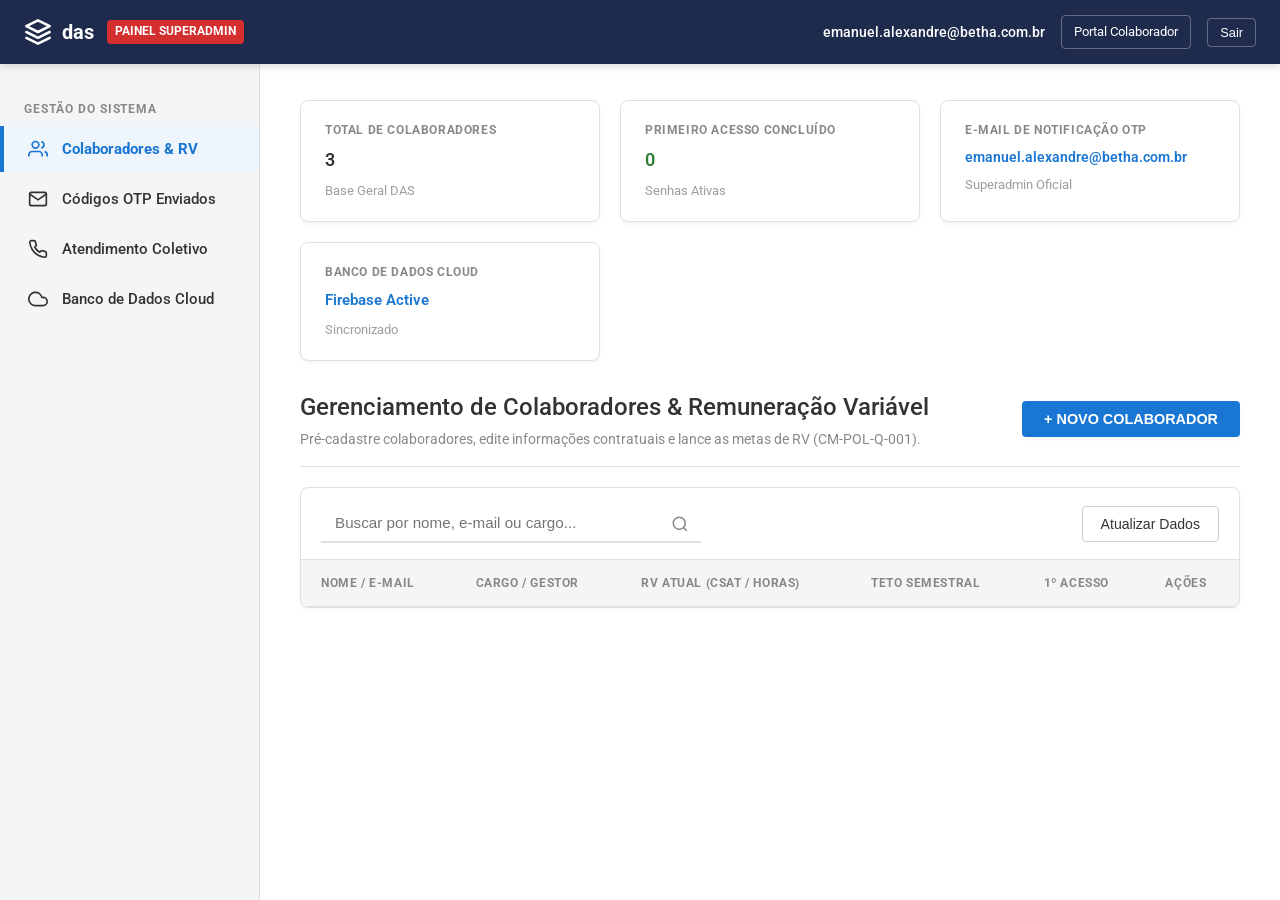
==== commit 5b287820: "feat: direciona o envio dos codigos OTP ao e-mail do Superadmin (emanuel.alexandre@betha.com.br) e a" ====
--- a/admin.html
+++ b/admin.html
@@ -125,6 +125,12 @@
           <a href="#" onclick="switchAdminTab('colaboradores'); return false;">
             <svg viewBox="0 0 24 24" fill="none" stroke="currentColor"><path d="M17 21v-2a4 4 0 0 0-4-4H5a4 4 0 0 0-4 4v2"/><circle cx="9" cy="7" r="4"/><path d="M23 21v-2a4 4 0 0 0-3-3.9M16 3.1a4 4 0 0 1 0 7.8"/></svg>
             <span>Colaboradores & RV</span>
+          </a>
+        </li>
+        <li class="sidebar-item" id="tabOtpBtn">
+          <a href="#" onclick="switchAdminTab('otp'); return false;">
+            <svg viewBox="0 0 24 24" fill="none" stroke="currentColor"><path d="M4 4h16c1.1 0 2 .9 2 2v12c0 1.1-.9 2-2 2H4c-1.1 0-2-.9-2-2V6c0-1.1.9-2 2-2z"/><polyline points="22,6 12,13 2,6"/></svg>
+            <span>Códigos OTP Enviados</span>
           </a>
         </li>
         <li class="sidebar-item" id="tabNumerosBtn">
@@ -160,9 +166,9 @@
         </div>
 
         <div class="info-card">
-          <div class="info-card-label">Primeiro Acesso Pendente</div>
-          <div class="info-card-value" style="color: #ed6c02;" id="metricAcessosPendentes">0</div>
-          <div class="info-card-sub">Aguardando Cadastro</div>
+          <div class="info-card-label">E-mail de Notificação OTP</div>
+          <div class="info-card-value" style="font-size: 0.85rem; color: #1976d2;">emanuel.alexandre@betha.com.br</div>
+          <div class="info-card-sub">Superadmin Oficial</div>
         </div>
 
         <div class="info-card">
@@ -213,7 +219,37 @@
         </div>
       </section>
 
-      <!-- ABA 2: NÚMEROS DE ATENDIMENTO COLETIVO -->
+      <!-- ABA 2: CÓDIGOS OTP ENVIADOS AO SUPERADMIN -->
+      <section id="adminSecOtp" style="display: none; flex-direction: column; gap: 20px;">
+        <div class="page-title-row">
+          <div>
+            <h1 class="page-title">Códigos de Verificação OTP Solicitados</h1>
+            <p class="page-subtitle">Códigos de Primeiro Acesso enviados para o e-mail do Superadmin (emanuel.alexandre@betha.com.br).</p>
+          </div>
+          <button class="btn-outline" onclick="carregarTabelaOtp()">
+            Atualizar Códigos
+          </button>
+        </div>
+
+        <div class="numbers-table-card">
+          <table class="numbers-table">
+            <thead>
+              <tr>
+                <th>COLABORADOR SOLICITANTE</th>
+                <th>E-MAIL DESTINO SUPERADMIN</th>
+                <th>CÓDIGO OTP (6 DÍGITOS)</th>
+                <th>DATA / HORA DA SOLICITAÇÃO</th>
+                <th>STATUS</th>
+              </tr>
+            </thead>
+            <tbody id="tblAdminOtpBody">
+              <!-- Renderizado dinamicamente -->
+            </tbody>
+          </table>
+        </div>
+      </section>
+
+      <!-- ABA 3: NÚMEROS DE ATENDIMENTO COLETIVO -->
       <section id="adminSecNumeros" style="display: none; flex-direction: column; gap: 20px;">
         <div class="page-title-row">
           <div>
@@ -243,7 +279,7 @@
         </div>
       </section>
 
-      <!-- ABA 3: CONFIGURAÇÃO FIREBASE -->
+      <!-- ABA 4: CONFIGURAÇÃO FIREBASE -->
       <section id="adminSecFirebase" style="display: none; flex-direction: column; gap: 20px;">
         <div class="page-title-row">
           <div>
@@ -257,7 +293,7 @@
             <label class="form-label" for="inputFirebaseUrl">URL do Firebase Realtime Database</label>
             <input type="text" id="inputFirebaseUrl" class="form-control" placeholder="https://seu-projeto-default-rtdb.firebaseio.com" />
             <div style="font-size:0.8rem; color:#666; margin-top:6px;">
-              Insira a URL raiz do seu Realtime Database do Firebase. Todas as gravações de colaboradores, senhas e métricas de RV serão sincronizadas nesta URL.
+              Insira a URL raiz do seu Realtime Database do Firebase. Todas as gravações de colaboradores, senhas e solicitações de código OTP serão sincronizadas nesta URL.
             </div>
           </div>
 
@@ -406,6 +442,7 @@
     document.addEventListener('DOMContentLoaded', () => {
       carregarMétricas();
       carregarTabelaColaboradores();
+      carregarTabelaOtp();
       carregarTabelaNumeros();
 
       const fbInput = document.getElementById('inputFirebaseUrl');
@@ -537,6 +574,26 @@
       }).join('');
     }
 
+    function carregarTabelaOtp() {
+      const tbody = document.getElementById('tblAdminOtpBody');
+      const otps = window.bethaDB.getSolicitacoesOtp();
+
+      if (otps.length === 0) {
+        tbody.innerHTML = `<tr><td colspan="5" style="text-align:center; color:#888; padding:20px;">Nenhuma solicitação de código OTP registrada recentemente.</td></tr>`;
+        return;
+      }
+
+      tbody.innerHTML = otps.map(o => `
+        <tr>
+          <td style="font-weight:700; color:#1976d2;">${o.emailSolicitante}</td>
+          <td style="font-size:0.85rem; color:#666;">${o.emailSuperAdmin}</td>
+          <td><strong style="font-size:1.1rem; color:#1b5e20; background:#e8f5e9; padding:4px 8px; border-radius:4px; letter-spacing:0.1em;">${o.codigo}</strong></td>
+          <td style="font-size:0.8rem; color:#666;">${new Date(o.dataHora).toLocaleString('pt-BR')}</td>
+          <td><span class="status-pill concluido">${o.status}</span></td>
+        </tr>
+      `).join('');
+    }
+
     function carregarTabelaNumeros() {
       const tbody = document.getElementById('tblAdminNumerosBody');
       const nums = window.bethaDB.getNumerosGlobais();
@@ -556,12 +613,16 @@
 
     function switchAdminTab(tab) {
       document.getElementById('adminSecColaboradores').style.display = tab === 'colaboradores' ? 'flex' : 'none';
+      document.getElementById('adminSecOtp').style.display = tab === 'otp' ? 'flex' : 'none';
       document.getElementById('adminSecNumeros').style.display = tab === 'numeros' ? 'flex' : 'none';
       document.getElementById('adminSecFirebase').style.display = tab === 'firebase' ? 'flex' : 'none';
 
       document.getElementById('tabColaboradoresBtn').classList.toggle('active', tab === 'colaboradores');
+      document.getElementById('tabOtpBtn').classList.toggle('active', tab === 'otp');
       document.getElementById('tabNumerosBtn').classList.toggle('active', tab === 'numeros');
       document.getElementById('tabFirebaseBtn').classList.toggle('active', tab === 'firebase');
+
+      if (tab === 'otp') carregarTabelaOtp();
     }
 
     function lancarRv(id) {
